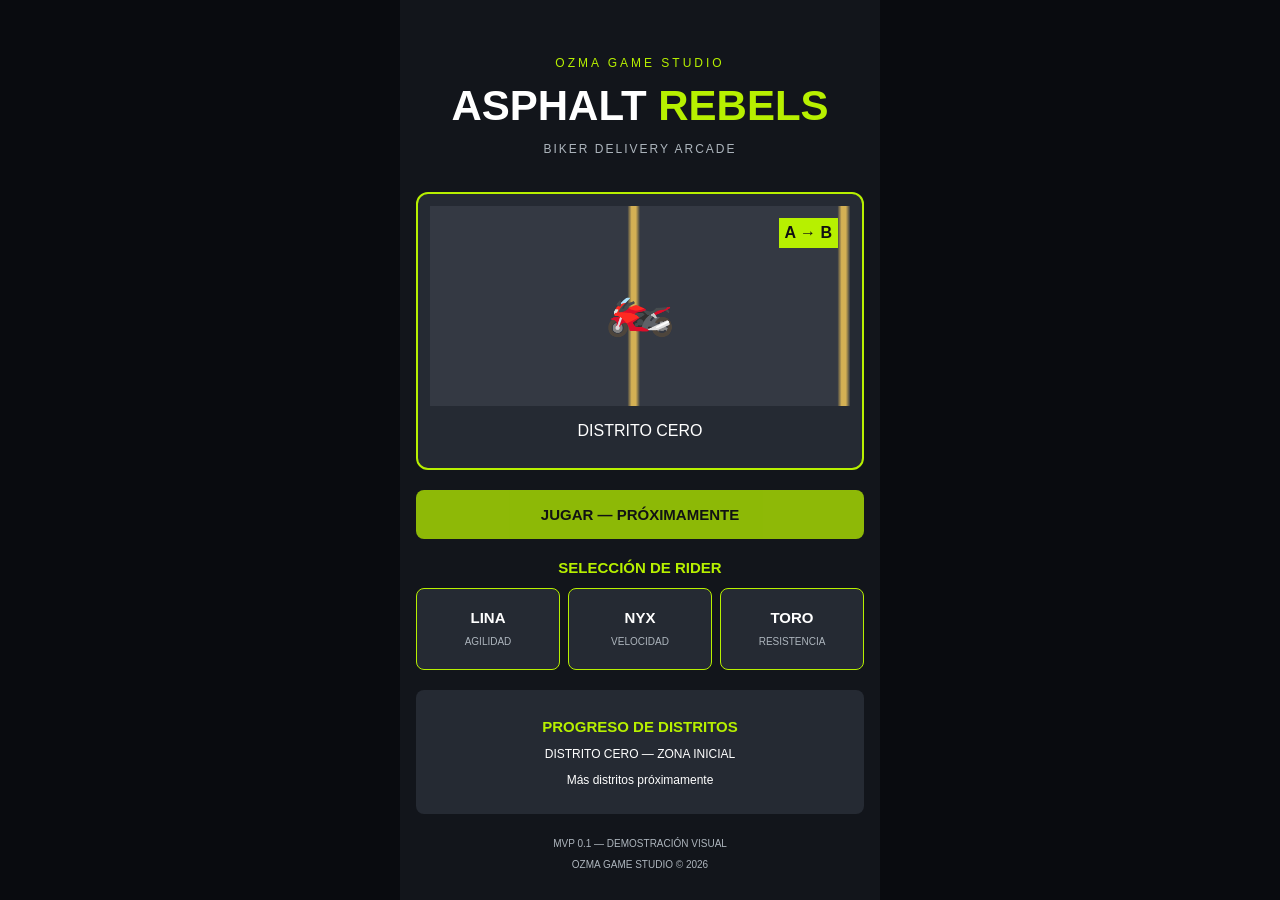
==== index.html @ 39c34996 "feat: crear interfaz inicial responsive de Asphalt Rebels" ====
<!DOCTYPE html>
<html lang="es">
<head>
  <meta charset="UTF-8">
  <meta name="viewport" content="width=device-width, initial-scale=1.0">
  <meta name="theme-color" content="#12151b">

  <title>OZMA: Asphalt Rebels</title>

  <link rel="stylesheet" href="css/styles.css">
</head>

<body>
  <div class="game-container">

    <header class="game-header">
      <p class="studio">OZMA GAME STUDIO</p>
      <h1>ASPHALT <span>REBELS</span></h1>
      <p class="subtitle">BIKER DELIVERY ARCADE</p>
    </header>

    <main>

      <section class="city-preview">
        <div class="street">
          <span class="delivery-point">A → B</span>
          <span class="motorcycle">🏍️</span>
        </div>
        <p>DISTRITO CERO</p>
      </section>

      <nav class="main-menu" aria-label="Menú principal">
        <button type="button" disabled>
          JUGAR — PRÓXIMAMENTE
        </button>
      </nav>

      <section class="riders">
        <h2>SELECCIÓN DE RIDER</h2>

        <div class="rider-grid">
          <article class="rider-card">
            <h3>LINA</h3>
            <p>AGILIDAD</p>
          </article>

          <article class="rider-card">
            <h3>NYX</h3>
            <p>VELOCIDAD</p>
          </article>

          <article class="rider-card">
            <h3>TORO</h3>
            <p>RESISTENCIA</p>
          </article>
        </div>
      </section>

      <section class="districts">
        <h2>PROGRESO DE DISTRITOS</h2>
        <p>DISTRITO CERO — ZONA INICIAL</p>
        <p>Más distritos próximamente</p>
      </section>

    </main>

    <footer>
      <p>MVP 0.1 — DEMOSTRACIÓN VISUAL</p>
      <p>OZMA GAME STUDIO © 2026</p>
    </footer>

  </div>
</body>
</html>
---- css/styles.css ----
:root {
  --background: #12151b;
  --surface: #252a33;
  --primary: #b7f000;
  --accent: #f04b22;
  --text: #ffffff;
  --muted: #adb5bd;
}

* {
  box-sizing: border-box;
}

body {
  margin: 0;
  background: #090b0f;
  color: var(--text);
  font-family: Arial, sans-serif;
}

.game-container {
  width: 100%;
  max-width: 480px;
  min-height: 100dvh;
  margin: 0 auto;
  padding: 20px 16px;
  background: var(--background);
}

.game-header {
  text-align: center;
  padding: 24px 0;
}

.studio {
  color: var(--primary);
  font-size: 12px;
  letter-spacing: 3px;
}

h1 {
  margin: 12px 0;
  font-size: clamp(28px, 8vw, 42px);
}

h1 span {
  color: var(--primary);
}

.subtitle {
  color: var(--muted);
  font-size: 12px;
  letter-spacing: 2px;
}

.city-preview {
  padding: 12px;
  background: var(--surface);
  border: 2px solid var(--primary);
  border-radius: 12px;
  text-align: center;
}

.street {
  position: relative;
  display: flex;
  justify-content: center;
  align-items: center;
  height: 200px;
  overflow: hidden;
  background: repeating-linear-gradient(
    90deg,
    #343943 0,
    #343943 47%,
    #d4b054 48%,
    #d4b054 49%,
    #343943 50%
  );
}

.motorcycle {
  font-size: 56px;
}

.delivery-point {
  position: absolute;
  top: 12px;
  right: 12px;
  padding: 6px;
  background: var(--primary);
  color: #111111;
  font-weight: bold;
}

.main-menu {
  margin: 20px 0;
}

.main-menu button {
  width: 100%;
  padding: 16px;
  border: none;
  border-radius: 8px;
  background: var(--primary);
  color: #111111;
  font-size: 15px;
  font-weight: bold;
}

.main-menu button:disabled {
  opacity: 0.75;
  cursor: not-allowed;
}

h2 {
  font-size: 15px;
  color: var(--primary);
  text-align: center;
}

.rider-grid {
  display: grid;
  grid-template-columns: repeat(3, minmax(0, 1fr));
  gap: 8px;
}

.rider-card {
  min-width: 0;
  padding: 12px 4px;
  background: var(--surface);
  border: 1px solid var(--primary);
  border-radius: 8px;
  text-align: center;
}

.rider-card h3 {
  margin: 8px 0;
  font-size: 15px;
}

.rider-card p {
  color: var(--muted);
  font-size: 10px;
}

.districts {
  margin-top: 20px;
  padding: 15px;
  background: var(--surface);
  border-radius: 8px;
  text-align: center;
  font-size: 12px;
}

footer {
  margin-top: 24px;
  color: var(--muted);
  text-align: center;
  font-size: 10px;
}

@media (max-width: 360px) {
  .game-container {
    padding: 14px 10px;
  }

  .rider-card h3 {
    font-size: 13px;
  }
}
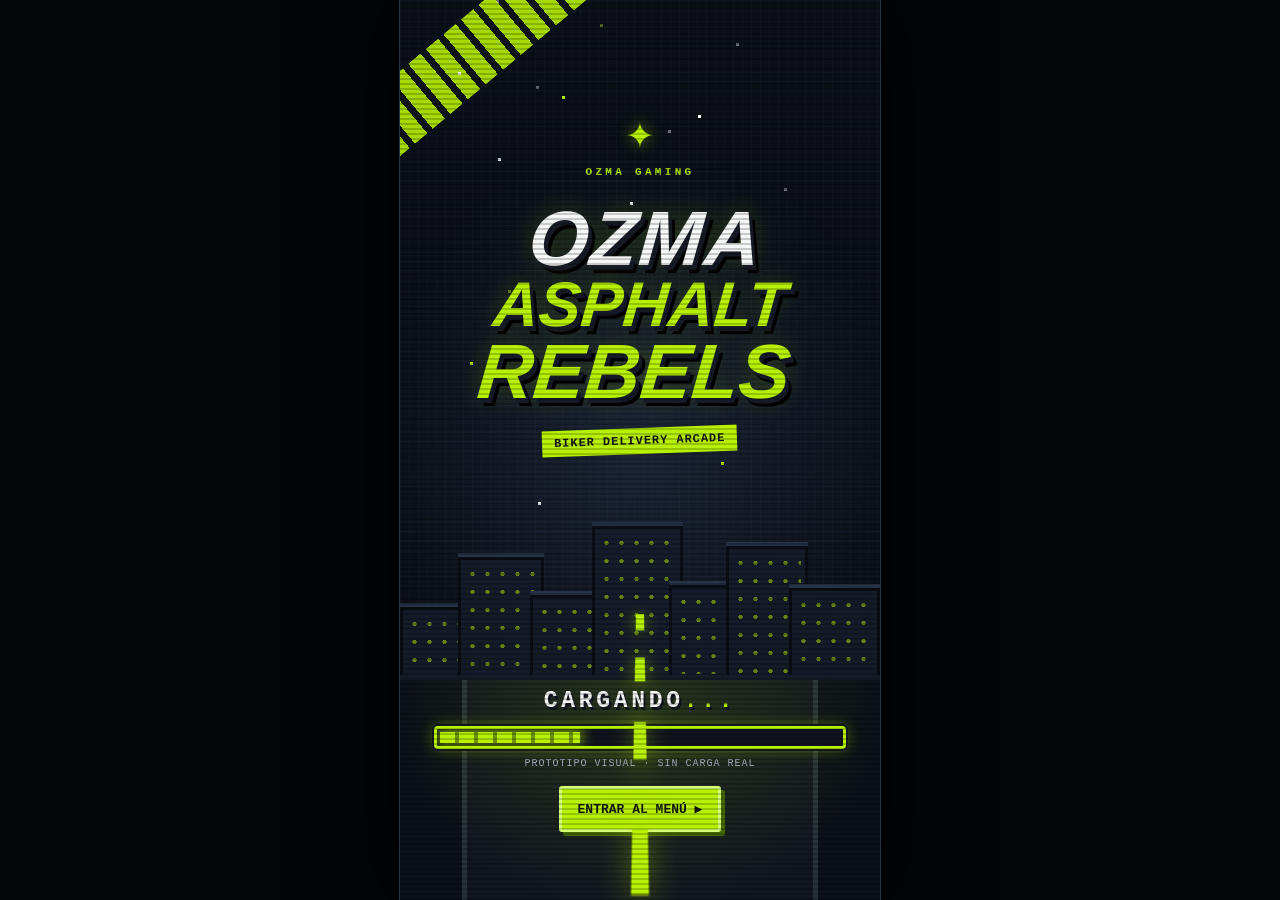
==== commit 85843200: "refactor: integrar intro animada como entrada principal" ====
--- a/index.html
+++ b/index.html
@@ -1,75 +1,72 @@
-
 <!DOCTYPE html>
 <html lang="es">
 <head>
   <meta charset="UTF-8">
-  <meta name="viewport" content="width=device-width, initial-scale=1.0">
-  <meta name="theme-color" content="#12151b">
+  <meta name="viewport" content="width=device-width, initial-scale=1.0, viewport-fit=cover">
+  <meta name="theme-color" content="#080b10">
+  <title>OZMA Gaming presenta — Asphalt Rebels</title>
+  <link rel="stylesheet" href="css/intro.css">
+</head>
+<body>
+  <main class="arcade" aria-label="Presentación experimental de Ozma Asphalt Rebels">
+    <!-- Ambiente pixel art independiente de los títulos y la interfaz -->
+    <div class="pixel-grid" aria-hidden="true"></div>
+    <div class="scanlines" aria-hidden="true"></div>
+    <div class="speed-stripes speed-stripes--top" aria-hidden="true"></div>
+    <div class="speed-stripes speed-stripes--bottom" aria-hidden="true"></div>
 
-  <title>OZMA: Asphalt Rebels</title>
+    <!-- PANTALLA 1: presentación del estudio. Se oculta con CSS tras 3 segundos. -->
+    <section class="scene scene--studio" aria-label="OZMA Gaming presenta">
+      <div class="studio-stack">
+        <div class="logo-frame">
+          <img
+            class="studio-logo"
+            src="assets/images/ozma-gaming.png"
+            alt="Logo de OZMA Gaming con los ojos de Ozma"
+            width="320"
+            height="320"
+          >
+          <span class="logo-spark logo-spark--a" aria-hidden="true"></span>
+          <span class="logo-spark logo-spark--b" aria-hidden="true"></span>
+        </div>
+        <p class="presents"><span>PRESENTS</span></p>
+        <p class="arcade-foot">FROM THE STREETS TO THE GAME</p>
+      </div>
+    </section>
 
-  <link rel="stylesheet" href="css/styles.css">
-</head>
+    <!-- PANTALLA 2: animación visual de carga. No simula porcentaje real. -->
+    <section class="scene scene--loading" aria-label="Presentación del videojuego y carga visual">
+      <div class="stars stars--a" aria-hidden="true"></div>
+      <div class="stars stars--b" aria-hidden="true"></div>
+      <div class="loading-stack">
+        <div class="game-emblem" aria-hidden="true">✦</div>
+        <p class="brand-mini">OZMA GAMING</p>
+        <h1 class="game-logo">
+          <span class="game-logo__top">OZMA</span>
+          <span class="game-logo__main">ASPHALT</span>
+          <span class="game-logo__bottom">REBELS</span>
+        </h1>
+        <p class="game-subtitle">BIKER DELIVERY ARCADE</p>
+      </div>
 
-<body>
-  <div class="game-container">
+      <div class="city" aria-hidden="true">
+        <span class="building building--a"></span>
+        <span class="building building--b"></span>
+        <span class="building building--c"></span>
+        <span class="building building--d"></span>
+        <span class="building building--e"></span>
+        <span class="building building--f"></span>
+        <span class="building building--g"></span>
+      </div>
+      <div class="road" aria-hidden="true"><div class="road-markings"></div></div>
 
-    <header class="game-header">
-      <p class="studio">OZMA GAME STUDIO</p>
-      <h1>ASPHALT <span>REBELS</span></h1>
-      <p class="subtitle">BIKER DELIVERY ARCADE</p>
-    </header>
-
-    <main>
-
-      <section class="city-preview">
-        <div class="street">
-          <span class="delivery-point">A → B</span>
-          <span class="motorcycle">🏍️</span>
-        </div>
-        <p>DISTRITO CERO</p>
-      </section>
-
-      <nav class="main-menu" aria-label="Menú principal">
-        <button type="button" disabled>
-          JUGAR — PRÓXIMAMENTE
-        </button>
-      </nav>
-
-      <section class="riders">
-        <h2>SELECCIÓN DE RIDER</h2>
-
-        <div class="rider-grid">
-          <article class="rider-card">
-            <h3>LINA</h3>
-            <p>AGILIDAD</p>
-          </article>
-
-          <article class="rider-card">
-            <h3>NYX</h3>
-            <p>VELOCIDAD</p>
-          </article>
-
-          <article class="rider-card">
-            <h3>TORO</h3>
-            <p>RESISTENCIA</p>
-          </article>
-        </div>
-      </section>
-
-      <section class="districts">
-        <h2>PROGRESO DE DISTRITOS</h2>
-        <p>DISTRITO CERO — ZONA INICIAL</p>
-        <p>Más distritos próximamente</p>
-      </section>
-
-    </main>
-
-    <footer>
-      <p>MVP 0.1 — DEMOSTRACIÓN VISUAL</p>
-      <p>OZMA GAME STUDIO © 2026</p>
-    </footer>
-
-  </div>
+      <div class="loader" role="status" aria-label="Animación de preparación visual; carga real aún no implementada">
+        <p class="loader-title">CARGANDO<span class="dots">...</span></p>
+        <div class="loader-track" aria-hidden="true"><span class="loader-travel"></span></div>
+        <p class="loader-note">PROTOTIPO VISUAL · SIN CARGA REAL</p>
+        <a class="enter-link" href="index.html">ENTRAR AL MENÚ <span aria-hidden="true">▶</span></a>
+      </div>
+    </section>
+  </main>
 </body>
 </html>
--- a/css/intro.css
+++ b/css/intro.css
@@ -0,0 +1,386 @@
+/* OZMA ASPHALT REBELS / SPRINT 00 / INTRO ANIMADA SIN JAVASCRIPT */
+:root {
+  --night: #080b10;
+  --pixel-shadow: #1a2131;
+  --ozma-green: #b7f000;
+  --white: #f6f7f7;
+  --muted: #a8b1c3;
+  --intro-time: 3.2s;
+}
+
+* { box-sizing: border-box; }
+
+html, body { margin: 0; min-height: 100%; }
+
+body {
+  background: #030507;
+  color: var(--white);
+  font-family: 'Courier New', Courier, monospace;
+}
+
+.arcade {
+  position: relative;
+  width: min(100%, 480px);
+  min-height: 100vh;
+  min-height: 100dvh;
+  margin: 0 auto;
+  overflow: hidden;
+  isolation: isolate;
+  background:
+    radial-gradient(ellipse 75% 45% at 50% 50%, #1c2637 0%, transparent 75%),
+    repeating-linear-gradient(0deg, #0a0e15 0px, #0a0e15 5px, #0b1018 5px, #0b1018 10px);
+  box-shadow: 0 0 0 1px #2c3545, 0 0 80px #000;
+}
+
+.pixel-grid,
+.scanlines,
+.speed-stripes { position: absolute; inset: 0; pointer-events: none; }
+
+.pixel-grid {
+  opacity: .13;
+  background-image:
+    linear-gradient(#304050 1px, transparent 1px),
+    linear-gradient(90deg, #304050 1px, transparent 1px);
+  background-size: 9px 9px;
+}
+
+.scanlines {
+  z-index: 15;
+  opacity: .19;
+  background: repeating-linear-gradient(180deg, transparent 0 3px, #000 3px 5px);
+  animation: scan-move 10s linear infinite;
+}
+
+.speed-stripes {
+  inset: auto;
+  width: 80%;
+  height: 66px;
+  opacity: .9;
+  background: repeating-linear-gradient(90deg, var(--ozma-green) 0 16px, #101614 16px 23px);
+  box-shadow: 0 0 20px #79b10070;
+  clip-path: polygon(0 0, 100% 0, 88% 100%, 0 100%);
+  transform: rotate(-40deg);
+  animation: stripes-glow 2.5s steps(3) infinite;
+}
+
+.speed-stripes--top { left: -29%; top: 4%; }
+.speed-stripes--bottom { right: -34%; bottom: 5%; }
+
+.scene {
+  position: absolute;
+  inset: 0;
+  display: flex;
+  flex-direction: column;
+  align-items: center;
+  justify-content: center;
+  text-align: center;
+  padding: 24px 18px;
+}
+
+.scene--studio {
+  z-index: 5;
+  animation: studio-leave var(--intro-time) ease-in-out forwards;
+}
+
+.studio-stack {
+  width: min(100%, 335px);
+  transform: translateY(-2%);
+}
+
+.logo-frame { position: relative; width: 100%; }
+
+.studio-logo {
+  display: block;
+  width: min(100%, 295px);
+  height: auto;
+  margin: 0 auto;
+  border-radius: 50%;
+  filter: drop-shadow(0 0 19px #a3e80070);
+  animation: logo-entrance 1.2s steps(8,end) both, logo-glow 1.7s ease-in-out infinite alternate;
+}
+
+.logo-spark {
+  position: absolute;
+  display: block;
+  width: 11px;
+  height: 11px;
+  background: var(--white);
+  box-shadow: 0 0 0 5px #b7f000, 0 0 16px 8px #b7f00090;
+  transform: rotate(45deg);
+  animation: spark 1.7s steps(2) infinite alternate;
+}
+
+.logo-spark--a { left: 19%; top: 17%; }
+.logo-spark--b { right: 16%; bottom: 22%; animation-delay: .8s; }
+
+.presents {
+  margin: 18px 0 22px;
+  font-size: clamp(17px, 5.6vw, 24px);
+  font-weight: 900;
+  letter-spacing: .23em;
+  text-shadow: 3px 3px #293245, 0 0 15px #a8ed0050;
+  animation: text-appear .9s steps(6,end) .7s both;
+}
+
+.presents::before,
+.presents::after {
+  display: inline-block;
+  content: '';
+  width: 12%; height: 3px;
+  background: var(--ozma-green);
+  vertical-align: middle;
+  box-shadow: 0 0 9px #b7f00090;
+}
+
+.presents::before { margin-right: 10px; }
+.presents::after { margin-left: 10px; }
+
+.arcade-foot {
+  margin: 0;
+  font-size: 9px;
+  color: #abb8c9;
+  letter-spacing: 2px;
+  animation: text-appear 1.3s steps(5,end) 1.1s both;
+}
+
+.scene--loading {
+  z-index: 6;
+  opacity: 0;
+  visibility: hidden;
+  justify-content: flex-start;
+  animation: loading-enter .8s ease-out var(--intro-time) forwards;
+}
+
+.stars {
+  position: absolute;
+  z-index: -1;
+  left: 12%; top: 8%;
+  width: 3px; height: 3px;
+  background: var(--white);
+  box-shadow: 40px 86px #dce6ef, 104px 24px #b7f000, 172px 130px #fff,
+    240px 43px #fff, 12px 290px #b7f000, 199px 290px #dce6ef,
+    80px 430px #fff, 263px 390px #b7f000, 288px 188px #fff;
+}
+
+.stars--a { animation: star-drift 8s linear infinite; }
+.stars--b { left: 20%; top: 0; opacity: .4; animation: star-drift 12s linear infinite reverse; }
+
+.loading-stack {
+  z-index: 4;
+  width: 100%;
+  margin-top: clamp(35px, 10vh, 90px);
+  animation: title-in .9s steps(7,end) 3.6s both;
+}
+
+.game-emblem {
+  color: var(--ozma-green);
+  font-size: 48px;
+  line-height: .9;
+  text-shadow: 0 0 15px #b7f00090;
+  animation: star-flicker 1.9s steps(3) infinite;
+}
+
+.brand-mini {
+  margin: 9px 0 24px;
+  color: var(--ozma-green);
+  letter-spacing: .3em;
+  font-size: 11px;
+  font-weight: 900;
+}
+
+.game-logo {
+  margin: 0;
+  text-transform: uppercase;
+  font-family: Impact, 'Arial Black', sans-serif;
+  font-style: italic;
+  font-weight: 900;
+  line-height: .95;
+  text-shadow: 4px 5px 0 #151a26, 7px 8px 0 #000, 0 0 26px #b7f00040;
+  transform: skew(-5deg);
+}
+
+.game-logo span { display: block; }
+.game-logo__top { font-size: clamp(52px, 16vw, 77px); letter-spacing: .02em; }
+.game-logo__main { color: var(--ozma-green); font-size: clamp(45px, 13vw, 63px); }
+.game-logo__bottom { color: var(--ozma-green); font-size: clamp(54px, 16.5vw, 77px); }
+
+.game-subtitle {
+  display: inline-block;
+  margin: 20px auto 0;
+  padding: 6px 12px;
+  background: var(--ozma-green);
+  color: #141814;
+  font-weight: 900;
+  font-size: clamp(9px, 2.8vw, 12px);
+  letter-spacing: .08em;
+  transform: rotate(-2deg);
+}
+
+.city {
+  position: absolute;
+  z-index: 1;
+  left: 0; right: 0; bottom: 24%;
+  height: 18%;
+  opacity: .9;
+  border-bottom: 6px solid #101a20;
+  animation: city-light 4s steps(2) infinite;
+}
+
+.building {
+  position: absolute;
+  bottom: 0;
+  background: #151d2a;
+  border-top: 4px solid #29364b;
+  box-shadow: inset 0 0 0 3px #090d13;
+}
+
+.building::after {
+  content: '';
+  position: absolute;
+  inset: 8px 7px 4px;
+  opacity: .55;
+  background-image: radial-gradient(circle, var(--ozma-green) 0 2px, transparent 2.2px);
+  background-size: 15px 18px;
+}
+
+.building--a { left: 0; width: 15%; height: 48%; }
+.building--b { left: 12%; width: 18%; height: 80%; }
+.building--c { left: 27%; width: 17%; height: 56%; }
+.building--d { left: 40%; width: 19%; height: 100%; }
+.building--e { left: 56%; width: 15%; height: 62%; }
+.building--f { left: 68%; width: 17%; height: 87%; }
+.building--g { right: 0; width: 19%; height: 60%; }
+
+.road {
+  position: absolute;
+  z-index: 2;
+  inset: auto 0 0;
+  height: 25%;
+  background: linear-gradient(90deg, #0b1019 0 13%, #27313a 13% 14%,
+    #111721 14% 86%, #27313a 86% 87%, #0b1019 87%);
+  border-top: 5px solid #141d27;
+}
+
+.road::after {
+  content: '';
+  position: absolute;
+  inset: 0;
+  background: radial-gradient(ellipse at 50% 15%, #b7f00025, transparent 75%);
+  animation: road-glow 2.4s ease-in-out infinite alternate;
+}
+
+.road-markings {
+  position: absolute;
+  z-index: 1;
+  top: -30%; left: 50%;
+  width: 8px; height: 170%;
+  background: repeating-linear-gradient(180deg, var(--ozma-green) 0 18px, transparent 18px 43px);
+  filter: drop-shadow(0 0 7px #b7f00080);
+  transform-origin: center top;
+  transform: translateX(-50%) perspective(140px) rotateX(32deg);
+  animation: road-run 1.25s linear infinite;
+}
+
+.loader {
+  z-index: 5;
+  position: absolute;
+  bottom: clamp(40px, 8vh, 68px);
+  left: 7%; right: 7%;
+  text-align: center;
+}
+
+.loader-title {
+  margin: 0 0 12px;
+  font-size: clamp(17px, 5vw, 23px);
+  font-weight: bold;
+  letter-spacing: .16em;
+  text-shadow: 2px 3px #10151f;
+}
+
+.dots { color: var(--ozma-green); animation: star-flicker 1.1s steps(2) infinite; }
+
+.loader-track {
+  height: 23px;
+  padding: 3px;
+  border: 3px solid var(--ozma-green);
+  border-radius: 4px;
+  box-shadow: 0 0 0 2px #161b20, 0 0 14px #b7f00070;
+  background: #10141e;
+  overflow: hidden;
+}
+
+.loader-travel {
+  display: block;
+  width: 35%; height: 100%;
+  background: repeating-linear-gradient(90deg, var(--ozma-green) 0 15px, #6d9400 15px 19px);
+  box-shadow: 0 0 12px 3px #b7f00090;
+  animation: progress-indeterminate 2.1s ease-in-out infinite alternate;
+}
+
+.loader-note {
+  margin: 9px 0 17px;
+  color: var(--muted);
+  font-size: clamp(8px, 2.2vw, 10px);
+  letter-spacing: 1px;
+}
+
+.enter-link {
+  display: inline-block;
+  color: #12170d;
+  text-decoration: none;
+  background: var(--ozma-green);
+  border: 3px solid #d7ff78;
+  border-radius: 3px;
+  padding: 12px 16px;
+  font-weight: 900;
+  font-size: 13px;
+  box-shadow: 4px 4px 0 #476800;
+  animation: enter-link-show .6s steps(5,end) 6.5s both;
+}
+
+.enter-link:focus-visible { outline: 3px solid white; outline-offset: 5px; }
+
+@keyframes studio-leave {
+  0%, 65% { opacity: 1; visibility: visible; }
+  96%, 100% { opacity: 0; visibility: hidden; }
+}
+@keyframes loading-enter {
+  0% { visibility: hidden; opacity: 0; }
+  1% { visibility: visible; opacity: 0; }
+  100% { visibility: visible; opacity: 1; }
+}
+@keyframes logo-entrance {
+  0% { opacity: 0; transform: scale(.72); filter: brightness(3); }
+  75% { opacity: 1; transform: scale(1.04); }
+  100% { opacity: 1; transform: scale(1); }
+}
+@keyframes logo-glow { from { filter: drop-shadow(0 0 6px #b7f00090); } to { filter: drop-shadow(0 0 22px #b7f000bb); } }
+@keyframes spark { from { opacity: .15; scale: .5; } to { opacity: 1; scale: 1; } }
+@keyframes text-appear { from { opacity: 0; transform: translateY(17px); } to { opacity: 1; transform: translateY(0); } }
+@keyframes scan-move { from { background-position-y: 0; } to { background-position-y: 45px; } }
+@keyframes stripes-glow { from { opacity: .6; } to { opacity: 1; } }
+@keyframes title-in { from { opacity: 0; transform: translateY(33px) scale(.92); } to { opacity: 1; transform: translateY(0) scale(1); } }
+@keyframes star-flicker { 0%, 45% { opacity: 1; } 50%, 100% { opacity: .25; } }
+@keyframes star-drift { from { transform: translateY(0); } to { transform: translateY(60px); } }
+@keyframes city-light { from { filter: brightness(.8); } to { filter: brightness(1.15); } }
+@keyframes road-run { from { background-position-y: 0; } to { background-position-y: 43px; } }
+@keyframes road-glow { from { opacity: .4; } to { opacity: 1; } }
+@keyframes progress-indeterminate { from { transform: translateX(-1%); } to { transform: translateX(195%); } }
+@keyframes enter-link-show { from { visibility: hidden; opacity: 0; transform: translateY(10px); } to { visibility: visible; opacity: 1; transform: translateY(0); } }
+
+@media (max-height: 700px) {
+  .loading-stack { margin-top: 20px; }
+  .brand-mini { margin-bottom: 12px; }
+  .game-emblem { font-size: 32px; }
+  .game-logo__top { font-size: 54px; }
+  .game-logo__main { font-size: 42px; }
+  .game-logo__bottom { font-size: 54px; }
+  .game-subtitle { margin-top: 10px; }
+  .loader { bottom: 26px; }
+}
+
+@media (prefers-reduced-motion: reduce) {
+  *, *::before, *::after { animation: none !important; transition: none !important; }
+  .scene--studio { display: none; }
+  .scene--loading { opacity: 1; visibility: visible; }
+}
